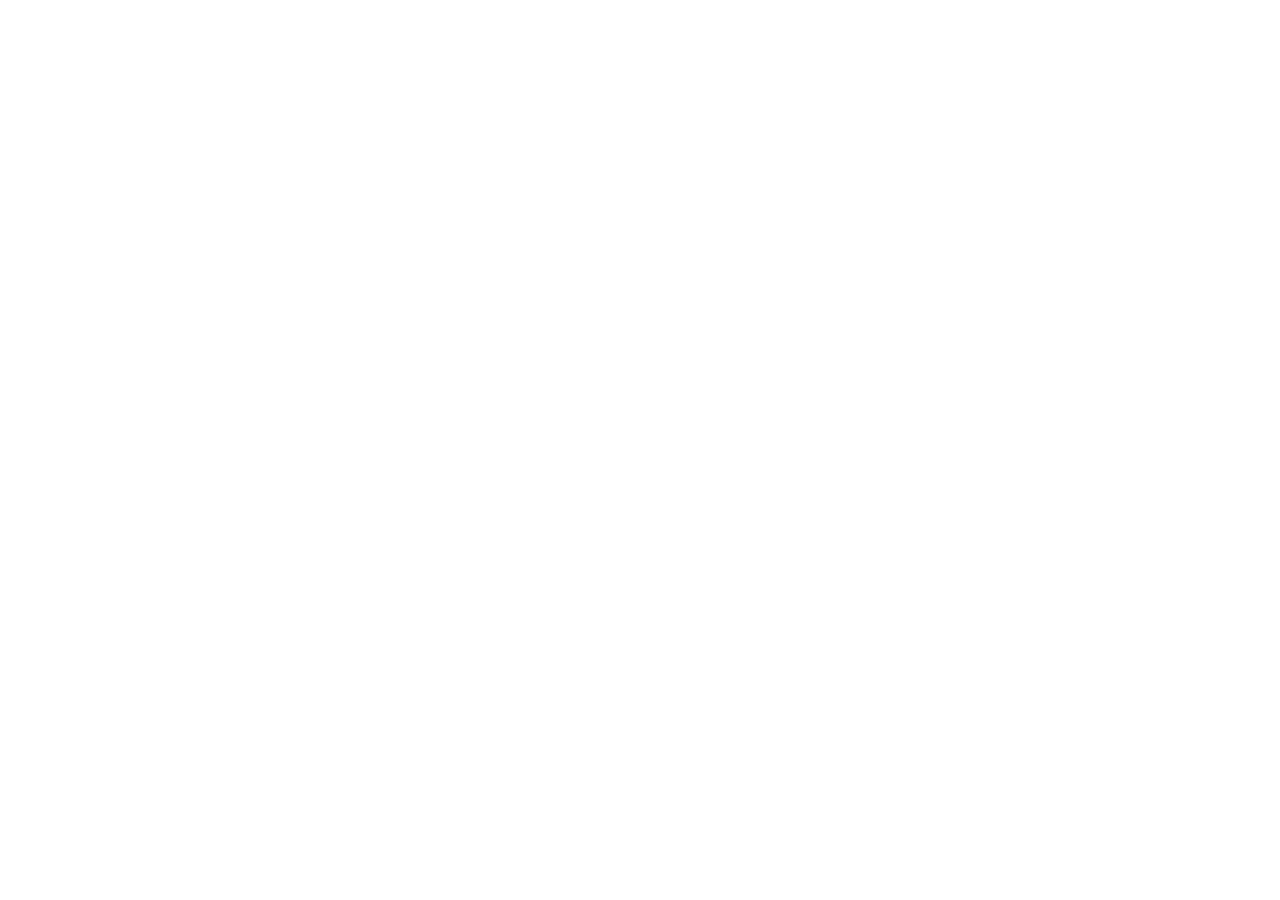
==== card_deck.html @ 2955030f "docs: add upgrade plan for content-driven learning system" ====
<!DOCTYPE html>
<html lang="en">
<head>
    <meta charset="UTF-8">
    <meta name="viewport" content="width=device-width, initial-scale=1.0">
    <title> Netflix style Card Deck</title>
</head>
<body>
    
</body>
</html>
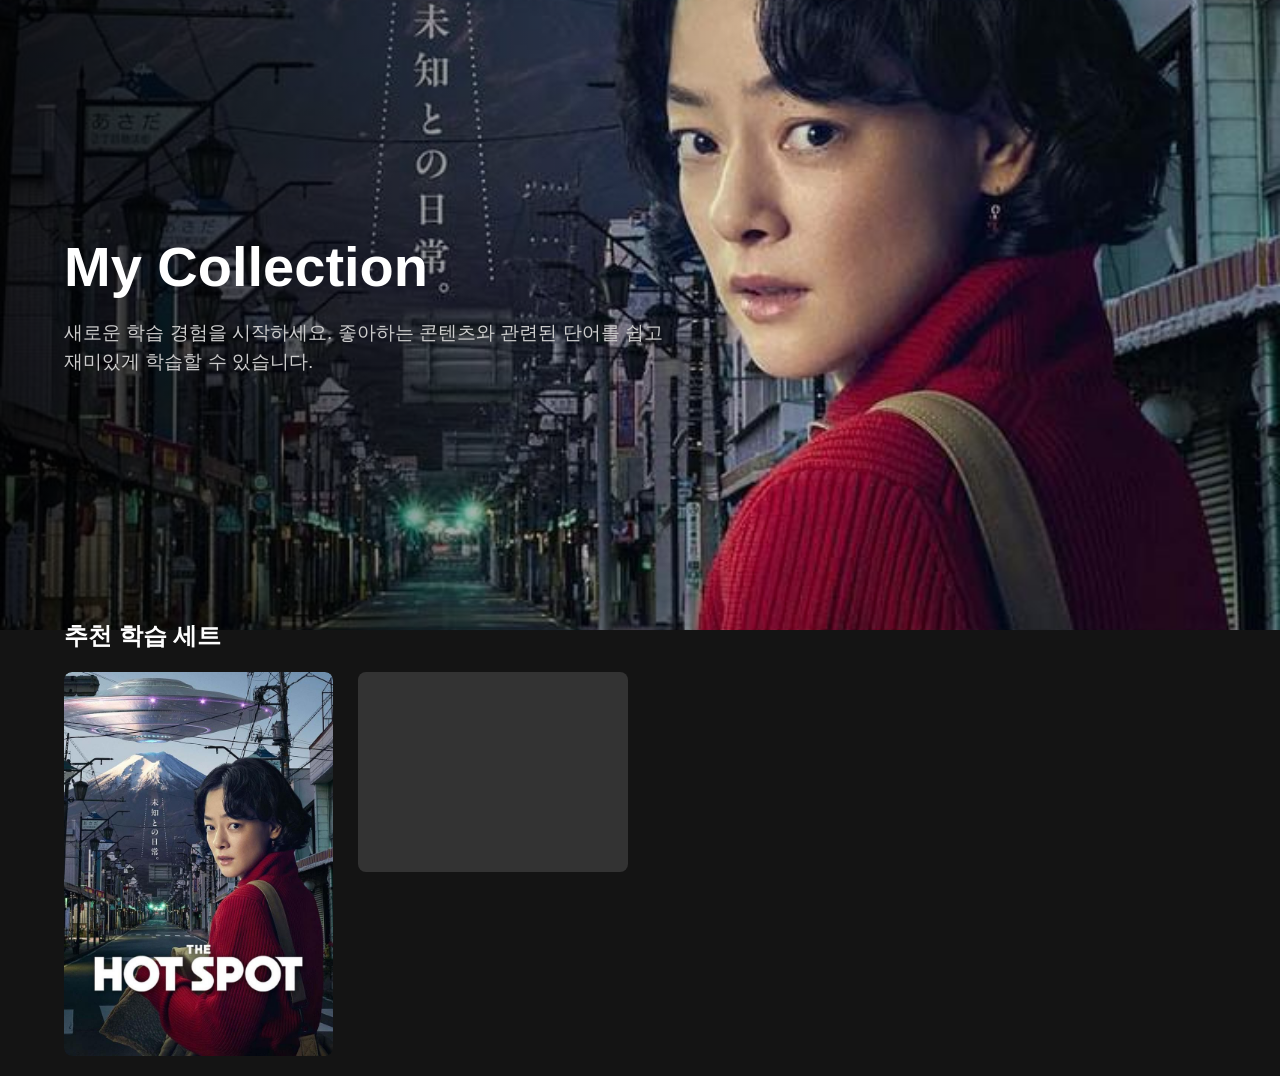
==== commit 2a4cf29a: "feat: upgrade to content-driven learning system with Netflix style deck and filtering logic" ====
--- a/card_deck.html
+++ b/card_deck.html
@@ -1,11 +1,190 @@
-<!DOCTYPE html>
-<html lang="en">
-<head>
-    <meta charset="UTF-8">
-    <meta name="viewport" content="width=device-width, initial-scale=1.0">
-    <title> Netflix style Card Deck</title>
-</head>
-<body>
-    
-</body>
-</html>+<!doctype html>
+<html lang="ko">
+    <head>
+        <meta charset="UTF-8" />
+        <meta name="viewport" content="width=device-width, initial-scale=1.0" />
+        <title>Netflix Style Card Deck</title>
+        <style>
+            /* Netflix Dark Theme Styles */
+            :root {
+                --bg-color: #141414;
+                --text-color: #ffffff;
+                --accent-color: #e50914; /* Netflix Red */
+                --transition-speed: 0.3s;
+            }
+
+            body {
+                background-color: var(--bg-color);
+                color: var(--text-color);
+                font-family: "Helvetica Neue", Helvetica, Arial, sans-serif;
+                margin: 0;
+                padding: 0;
+                overflow-x: hidden;
+            }
+
+            /* Hero Section */
+            .hero {
+                height: 70vh;
+                position: relative;
+                display: flex;
+                align-items: center;
+                justify-content: flex-start;
+                background-image:
+                    linear-gradient(
+                        to right,
+                        rgba(0, 0, 0, 0.8) 0%,
+                        rgba(0, 0, 0, 0) 60%
+                    ),
+                    url("images/drama_thumnail_01.jpg");
+                background-size: cover;
+                background-position: center;
+            }
+
+            .hero-content {
+                padding-left: 5%;
+                max-width: 600px;
+            }
+
+            .hero-title {
+                font-size: 3.5rem;
+                margin: 0;
+                font-weight: bold;
+            }
+
+            .hero-description {
+                font-size: 1.2rem;
+                margin-top: 20px;
+                line-height: 1.5;
+                color: #cccccc;
+            }
+
+            /* Content Grid */
+            .container {
+                padding: 20px 5%;
+                margin-top: -50px;
+                position: relative;
+                z-index: 10;
+            }
+
+            .content-row-title {
+                font-size: 1.5rem;
+                margin-bottom: 20px;
+                font-weight: bold;
+            }
+
+            .content-grid {
+                display: grid;
+                grid-template-columns: repeat(auto-fill, minmax(250px, 1fr));
+                gap: 25px;
+            }
+
+            /* Card Styles */
+            .card-link {
+                text-decoration: none;
+                color: inherit;
+            }
+
+            .card {
+                position: relative;
+                border-radius: 8px;
+                overflow: hidden;
+                transition: transform var(--transition-speed) ease;
+                cursor: pointer;
+            }
+
+            .card:hover {
+                transform: scale(1.05);
+            }
+
+            .card img {
+                width: 100%;
+                height: auto;
+                display: block;
+                border-radius: 8px;
+            }
+
+            .card-overlay {
+                position: absolute;
+                bottom: 0;
+                left: 0;
+                width: 100%;
+                padding: 15px;
+                background: linear-gradient(
+                    to top,
+                    rgba(0, 0, 0, 0.9),
+                    transparent
+                );
+                opacity: 0;
+                transition: opacity var(--transition-speed) ease;
+            }
+
+            .card:hover .card-overlay {
+                opacity: 1;
+            }
+
+            .card-title {
+                font-size: 1.1rem;
+                font-weight: bold;
+                margin: 0;
+            }
+
+            /* Responsive */
+            @media (max-width: 768px) {
+                .hero-title {
+                    font-size: 2.5rem;
+                }
+                .content-grid {
+                    grid-template-columns: repeat(
+                        auto-fill,
+                        minmax(160px, 1fr)
+                    );
+                    gap: 15px;
+                }
+            }
+        </style>
+    </head>
+    <body>
+        <!-- Hero Section -->
+        <header class="hero">
+            <div class="hero-content">
+                <h1 class="hero-title">My Collection</h1>
+                <p class="hero-description">
+                    새로운 학습 경험을 시작하세요. 좋아하는 콘텐츠와 관련된
+                    단어를 쉽고 재미있게 학습할 수 있습니다.
+                </p>
+            </div>
+        </header>
+
+        <!-- Main Content -->
+        <main class="container">
+            <h2 class="content-row-title">추천 학습 세트</h2>
+
+            <div class="content-grid">
+                <!-- Card 1: Drama Series -->
+                <a href="flash_card.html?content=drama_01" class="card-link">
+                    <div class="card">
+                        <img
+                            src="images/drama_thumnail_01.jpg"
+                            alt="Drama Thumbnail"
+                        />
+                        <div class="card-overlay">
+                            <p class="card-title">Special Drama Series</p>
+                        </div>
+                    </div>
+                </a>
+
+                <!-- Placeholder Cards to fill the grid if needed -->
+                <a href="#" class="card-link">
+                    <div
+                        class="card"
+                        style="background-color: #333; height: 200px"
+                    >
+                        <div class="card-overlay">
+                            <p class="card-title">More coming soon...</p>
+                        </div>
+                    </div>
+                </a>
+            </div>
+        </main>
+    </body>
+</html>
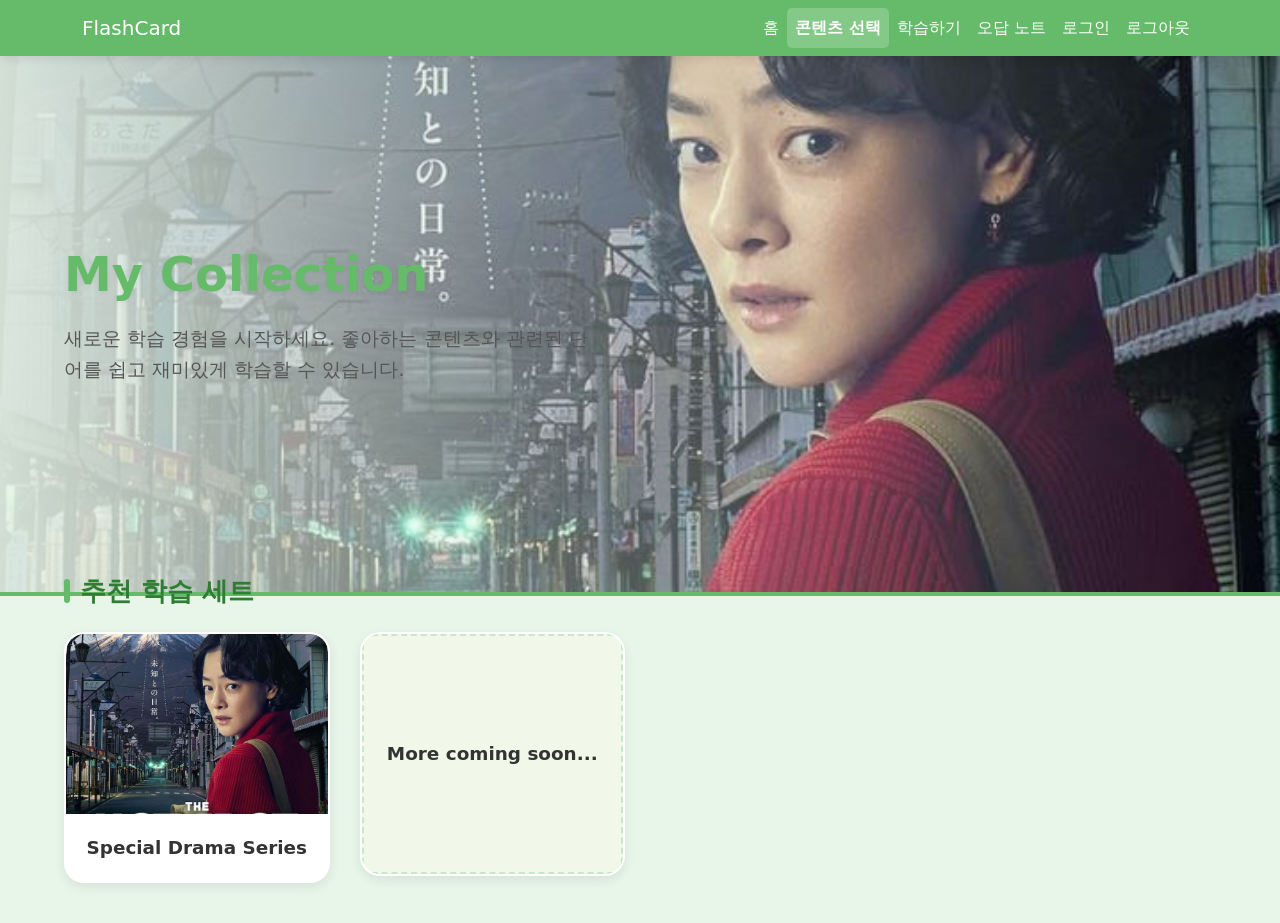
==== commit 619d01ea: "모든 페이지에 navbar 가 표시 되도록 수정 card_deck.html 도 동일한 디자인으로 수정" ====
--- a/card_deck.html
+++ b/card_deck.html
@@ -3,20 +3,24 @@
     <head>
         <meta charset="UTF-8" />
         <meta name="viewport" content="width=device-width, initial-scale=1.0" />
-        <title>Netflix Style Card Deck</title>
+        <title>콘텐츠 선택 - Flash Card</title>
+        <!-- Bootstrap 5 CSS 연결 -->
+        <link href="https://cdn.jsdelivr.net/npm/bootstrap@5.3.0/dist/css/bootstrap.min.css" rel="stylesheet">
+        <link rel="stylesheet" href="styles.css">
         <style>
-            /* Netflix Dark Theme Styles */
+            /* Flash Card Theme Styles (Netflix Layout preserved) */
             :root {
-                --bg-color: #141414;
-                --text-color: #ffffff;
-                --accent-color: #e50914; /* Netflix Red */
+                --bg-color: #e8f5e9;
+                --text-color: #333333;
+                --accent-color: #66bb6a;
+                --secondary-color: #a5d6a7;
                 --transition-speed: 0.3s;
             }
 
             body {
                 background-color: var(--bg-color);
                 color: var(--text-color);
-                font-family: "Helvetica Neue", Helvetica, Arial, sans-serif;
+                font-family: "Pretendard", -apple-system, BlinkMacSystemFont, system-ui, Roboto, "Helvetica Neue", "Segoe UI", "Apple SD Gothic Neo", "Noto Sans KR", "Malgun Gothic", sans-serif;
                 margin: 0;
                 padding: 0;
                 overflow-x: hidden;
@@ -24,7 +28,7 @@
 
             /* Hero Section */
             .hero {
-                height: 70vh;
+                height: 60vh;
                 position: relative;
                 display: flex;
                 align-items: center;
@@ -32,50 +36,69 @@
                 background-image:
                     linear-gradient(
                         to right,
-                        rgba(0, 0, 0, 0.8) 0%,
-                        rgba(0, 0, 0, 0) 60%
+                        rgba(232, 245, 233, 0.9) 0%,
+                        rgba(232, 245, 233, 0.4) 40%,
+                        rgba(232, 245, 233, 0) 100%
                     ),
                     url("images/drama_thumnail_01.jpg");
                 background-size: cover;
                 background-position: center;
+                border-bottom: 4px solid var(--accent-color);
             }
 
             .hero-content {
                 padding-left: 5%;
                 max-width: 600px;
+                animation: fadeInUp 0.8s ease-out;
             }
 
             .hero-title {
-                font-size: 3.5rem;
+                font-size: 3rem;
                 margin: 0;
-                font-weight: bold;
+                font-weight: 800;
+                color: var(--accent-color);
+                text-shadow: 0 2px 4px rgba(0,0,0,0.05);
             }
 
             .hero-description {
                 font-size: 1.2rem;
                 margin-top: 20px;
-                line-height: 1.5;
-                color: #cccccc;
+                line-height: 1.6;
+                color: #555;
+                font-weight: 500;
             }
 
             /* Content Grid */
-            .container {
-                padding: 20px 5%;
-                margin-top: -50px;
+            .deck-container {
+                padding: 40px 5%;
+                margin-top: -60px;
                 position: relative;
                 z-index: 10;
             }
 
             .content-row-title {
-                font-size: 1.5rem;
-                margin-bottom: 20px;
-                font-weight: bold;
+                font-size: 1.6rem;
+                margin-bottom: 25px;
+                font-weight: 700;
+                color: #2e7d32;
+                display: flex;
+                align-items: center;
+                gap: 10px;
+            }
+
+            .content-row-title::before {
+                content: '';
+                display: inline-block;
+                width: 6px;
+                height: 24px;
+                background-color: var(--accent-color);
+                border-radius: 3px;
             }
 
             .content-grid {
                 display: grid;
-                grid-template-columns: repeat(auto-fill, minmax(250px, 1fr));
-                gap: 25px;
+                grid-template-columns: repeat(auto-fill, minmax(260px, 1fr));
+                gap: 30px;
             }
 
             /* Card Styles */
@@ -86,105 +109,171 @@
 
             .card {
                 position: relative;
-                border-radius: 8px;
+                border-radius: 20px;
                 overflow: hidden;
-                transition: transform var(--transition-speed) ease;
+                transition: all var(--transition-speed) cubic-bezier(0.4, 0, 0.2, 1);
                 cursor: pointer;
+                box-shadow: 0 4px 12px rgba(0, 0, 0, 0.08);
+                background-color: white;
+                border: 2px solid transparent;
             }
 
             .card:hover {
-                transform: scale(1.05);
+                transform: translateY(-10px);
+                box-shadow: 0 12px 24px rgba(102, 187, 106, 0.3);
+                border-color: var(--accent-color);
             }
 
             .card img {
                 width: 100%;
-                height: auto;
+                height: 180px;
                 display: block;
-                border-radius: 8px;
-            }
-
-            .card-overlay {
-                position: absolute;
-                bottom: 0;
-                left: 0;
-                width: 100%;
-                padding: 15px;
-                background: linear-gradient(
-                    to top,
-                    rgba(0, 0, 0, 0.9),
-                    transparent
-                );
-                opacity: 0;
-                transition: opacity var(--transition-speed) ease;
-            }
-
-            .card:hover .card-overlay {
-                opacity: 1;
+                object-fit: cover;
+                border-radius: 18px 18px 0 0;
+                transition: transform var(--transition-speed) ease;
+            }
+
+            .card:hover img {
+                transform: scale(1.05);
+            }
+
+            .card-info {
+                padding: 20px;
+                background-color: white;
+                text-align: center;
             }
 
             .card-title {
-                font-size: 1.1rem;
-                font-weight: bold;
+                font-size: 1.15rem;
+                font-weight: 700;
                 margin: 0;
+                color: #333;
+                transition: color var(--transition-speed);
+            }
+
+            .card:hover .card-title {
+                color: var(--accent-color);
+            }
+
+            /* Placeholder Card */
+            .card-placeholder {
+                background-color: #f1f8e9;
+                height: 240px;
+                display: flex;
+                align-items: center;
+                justify-content: center;
+                border: 2px dashed #c8e6c9;
+                color: #81c784;
+                font-weight: 600;
             }
 
             /* Responsive */
             @media (max-width: 768px) {
+                .hero {
+                    height: 50vh;
+                }
                 .hero-title {
-                    font-size: 2.5rem;
+                    font-size: 2.2rem;
                 }
                 .content-grid {
-                    grid-template-columns: repeat(
-                        auto-fill,
-                        minmax(160px, 1fr)
-                    );
-                    gap: 15px;
+                    grid-template-columns: repeat(auto-fill, minmax(200px, 1fr));
+                    gap: 20px;
+                }
+                .deck-container {
+                    padding: 30px 5%;
+                    margin-top: -40px;
+                }
+            }
+
+            @keyframes fadeInUp {
+                from {
+                    opacity: 0;
+                    transform: translateY(30px);
+                }
+                to {
+                    opacity: 1;
+                    transform: translateY(0);
                 }
             }
         </style>
     </head>
     <body>
-        <!-- Hero Section -->
-        <header class="hero">
-            <div class="hero-content">
-                <h1 class="hero-title">My Collection</h1>
-                <p class="hero-description">
-                    새로운 학습 경험을 시작하세요. 좋아하는 콘텐츠와 관련된
-                    단어를 쉽고 재미있게 학습할 수 있습니다.
-                </p>
+        <!-- Navigation Bar -->
+        <nav class="navbar navbar-expand-lg navbar-dark sticky-top">
+            <div class="container">
+                <a class="navbar-brand" href="index.html">FlashCard</a>
+                <button class="navbar-toggler" type="button" data-bs-toggle="collapse" data-bs-target="#navbarNav" aria-controls="navbarNav" aria-expanded="false" aria-label="Toggle navigation">
+                    <span class="navbar-toggler-icon"></span>
+                </button>
+                <div class="collapse navbar-collapse" id="navbarNav">
+                    <ul class="navbar-nav ms-auto">
+                        <li class="nav-item">
+                            <a class="nav-link" href="index.html">홈</a>
+                        </li>
+                        <li class="nav-item">
+                            <a class="nav-link active" href="card_deck.html">콘텐츠 선택</a>
+                        </li>
+                        <li class="nav-item">
+                            <a class="nav-link" href="flash_card.html">학습하기</a>
+                        </li>
+                        <li class="nav-item">
+                            <a class="nav-link" href="flash_card.html?mode=wrong">오답 노트</a>
+                        </li>
+                        <li class="nav-item">
+                            <a class="nav-link" href="login.html">로그인</a>
+                        </li>
+                        <li class="nav-item">
+                            <a class="nav-link" href="logout.html">로그아웃</a>
+                        </li>
+                    </ul>
+                </div>
             </div>
-        </header>
-
-        <!-- Main Content -->
-        <main class="container">
-            <h2 class="content-row-title">추천 학습 세트</h2>
-
-            <div class="content-grid">
-                <!-- Card 1: Drama Series -->
-                <a href="flash_card.html?content=drama_01" class="card-link">
-                    <div class="card">
-                        <img
-                            src="images/drama_thumnail_01.jpg"
-                            alt="Drama Thumbnail"
-                        />
-                        <div class="card-overlay">
-                            <p class="card-title">Special Drama Series</p>
+        </nav>
+
+        <!-- Main Content Wrapper (Consistent with index.html) -->
+        <main id="main-content">
+            <!-- Hero Section (Now explicitly below navbar in document flow) -->
+            <header class="hero">
+                <div class="hero-content">
+                    <h1 class="hero-title">My Collection</h1>
+                    <p class="hero-description">
+                        새로운 학습 경험을 시작하세요. 좋아하는 콘텐츠와 관련된
+                        단어를 쉽고 재미있게 학습할 수 있습니다.
+                    </p>
+                </div>
+            </header>
+
+            <!-- Main Content Area -->
+            <div class="deck-container">
+                <h2 class="content-row-title">추천 학습 세트</h2>
+
+                <div class="content-grid">
+                    <!-- Card 1: Drama Series -->
+                    <a href="flash_card.html?content=drama_01" class="card-link">
+                        <div class="card">
+                            <img
+                                src="images/drama_thumnail_01.jpg"
+                                alt="Drama Thumbnail"
+                            />
+                            <div class="card-info">
+                                <p class="card-title">Special Drama Series</p>
+                            </div>
                         </div>
-                    </div>
-                </a>
-
-                <!-- Placeholder Cards to fill the grid if needed -->
-                <a href="#" class="card-link">
-                    <div
-                        class="card"
-                        style="background-color: #333; height: 200px"
-                    >
-                        <div class="card-overlay">
-                            <p class="card-title">More coming soon...</p>
+                    </a>
+
+                    <!-- Placeholder Cards to fill the grid -->
+                    <a href="#" class="card-link">
+                        <div class="card">
+                            <div class="card-placeholder">
+                                <p class="card-title">More coming soon...</p>
+                            </div>
                         </div>
-                    </div>
-                </a>
+                    </a>
+                </div>
             </div>
         </main>
+
+        <!-- Bootstrap 5 JS 연결 (햄버거 메뉴 작동 필수) -->
+        <script src="https://cdn.jsdelivr.net/npm/bootstrap@5.3.0/dist/js/bootstrap.bundle.min.js"></script>
     </body>
 </html>
--- a/styles.css
+++ b/styles.css
@@ -0,0 +1,420 @@
+body {
+    background-color: #e8f5e9;
+    margin: 0;
+    font-family: sans-serif;
+    display: flex;
+    flex-direction: column;
+    min-height: 100vh;
+    overflow-x: hidden;
+}
+
+/* Navbar Styles */
+.navbar {
+    background-color: #66bb6a !important;
+    box-shadow: 0 2px 10px rgba(0,0,0,0.1);
+    flex-shrink: 0; /* 내비게이션 바 높이가 콘텐츠에 의해 변하지 않도록 고정 */
+}
+
+.navbar-brand, .nav-link {
+    color: white !important;
+}
+
+.nav-link:hover {
+    color: #e8f5e9 !important;
+    background-color: rgba(255,255,255,0.1);
+    border-radius: 5px;
+}
+
+.nav-link.active {
+    font-weight: bold;
+    background-color: rgba(255,255,255,0.2);
+    border-radius: 5px;
+}
+
+/* Dashboard Stat Cards */
+.stat-card {
+    transition: transform 0.3s ease, box-shadow 0.3s ease;
+    cursor: pointer;
+}
+
+.stat-card:hover {
+    transform: translateY(-5px);
+    box-shadow: 0 10px 20px rgba(0,0,0,0.1) !important;
+}
+
+/* Set Selection Cards - Carousel */
+.set-select-section {
+    margin-top: 10px;
+    width: 100%;
+    max-width: 800px;
+    margin-left: auto;
+    margin-right: auto;
+}
+
+.set-select-section h5 {
+    color: #333;
+}
+
+.set-cards-scroll {
+    display: flex;
+    overflow-x: auto;
+    scroll-snap-type: x mandatory;
+    -webkit-overflow-scrolling: touch;
+    gap: 16px;
+    padding: 10px 40px 20px;
+    justify-content: center;
+}
+
+.set-cards-scroll::-webkit-scrollbar {
+    display: none;
+}
+
+.set-cards-scroll {
+    -ms-overflow-style: none;
+    scrollbar-width: none;
+}
+
+.set-card-item {
+    flex: 0 0 auto;
+    scroll-snap-align: center;
+}
+
+.set-card {
+    width: 200px;
+    height: 120px;
+    background: #fff;
+    border: 2px solid #c8e6c9;
+    border-radius: 16px;
+    padding: 20px;
+    display: flex;
+    flex-direction: column;
+    align-items: center;
+    justify-content: center;
+    text-align: center;
+    cursor: pointer;
+    transition: all 0.25s ease;
+    box-shadow: 0 2px 8px rgba(0,0,0,0.06);
+}
+
+.set-card:hover {
+    transform: translateY(-5px);
+    border-color: #66bb6a;
+    box-shadow: 0 8px 24px rgba(102,187,106,0.3);
+}
+
+.set-card:active {
+    transform: translateY(-2px);
+}
+
+.set-card-title {
+    font-size: 1.05rem;
+    font-weight: 700;
+    color: #2e7d32;
+    margin-bottom: 6px;
+}
+
+.set-card-count {
+    font-size: 0.85rem;
+    color: #81c784;
+    font-weight: 500;
+}
+
+/* Main Content Centering */
+.content-section {
+    flex: 1;
+    display: flex;
+    flex-direction: column;
+    align-items: center;
+    justify-content: center;
+    padding: 40px 20px;
+}
+
+h1 {
+    color: #66bb6a;
+    margin-bottom: 20px;
+}
+
+#flashcard-container {
+    perspective: 1000px;
+    margin-bottom: 30px;
+}
+
+.flashcard {
+    width: 300px;
+    height: 200px;
+    position: relative;
+    transform-style: preserve-3d;
+    transition: transform 0.6s cubic-bezier(0.4, 0, 0.2, 1);
+    cursor: pointer;
+    touch-action: pan-y;
+}
+
+.flashcard.flipped {
+    transform: rotateY(180deg);
+}
+
+.front,
+.back {
+    position: absolute;
+    width: 100%;
+    height: 100%;
+    backface-visibility: hidden;
+    display: flex;
+    align-items: center;
+    justify-content: center;
+    font-size: 2rem;
+    border-radius: 15px;
+    box-shadow: 0 8px 16px rgba(0, 0, 0, 0.1);
+    text-align: center;
+    padding: 20px;
+    box-sizing: border-box;
+}
+
+.front {
+    background-color: #66bb6a;
+    color: white;
+}
+
+.back {
+    background-color: #a5d6a7;
+    color: #333;
+    transform: rotateY(180deg);
+    position: absolute;
+    width: 100%;
+    height: 100%;
+    backface-visibility: hidden;
+    display: flex;
+    align-items: center;
+    justify-content: center;
+    font-size: 2rem;
+    border-radius: 15px;
+    box-shadow: 0 8px 16px rgba(0, 0, 0, 0.1);
+    text-align: center;
+    padding: 20px;
+    box-sizing: border-box;
+    overflow: hidden;
+}
+
+.overlay-controls {
+    position: absolute;
+    top: 0;
+    left: 0;
+    width: 100%;
+    height: 100%;
+    display: flex;
+    align-items: center;
+    justify-content: space-between;
+    padding: 0 15px;
+    background-color: rgba(0, 0, 0, 0.5) !important;
+    border-radius: 15px;
+    opacity: 0;
+    visibility: hidden;
+    transition:
+        opacity 0.3s ease,
+        visibility 0.3s ease;
+    pointer-events: none;
+    z-index: 9999 !important;
+}
+
+.flashcard.flipped .back .overlay-controls {
+    opacity: 1;
+    visibility: visible;
+    pointer-events: auto;
+}
+
+@media (hover: hover) {
+    .flashcard.flipped .back .overlay-controls .control-btn:hover {
+        transform: scale(1.15);
+    }
+}
+
+.control-btn {
+    width: 56px;
+    height: 56px;
+    min-width: 48px;
+    min-height: 48px;
+    background: none;
+    border: none;
+    cursor: pointer;
+    transition: transform 0.2s ease;
+    display: flex;
+    align-items: center;
+    justify-content: center;
+    padding: 0;
+    box-shadow: none;
+    z-index: 20;
+    -webkit-tap-highlight-color: transparent;
+}
+
+.control-btn img {
+    width: 100%;
+    height: 100%;
+    object-fit: contain;
+}
+
+.correct-btn,
+.incorrect-btn {
+    background: transparent;
+}
+
+.control-btn:hover {
+    transform: scale(1.2);
+}
+
+.control-btn:active {
+    transform: scale(0.9);
+}
+
+.progress-wrapper {
+    display: flex;
+    flex-direction: column;
+    align-items: center;
+    width: 300px;
+    margin-bottom: 20px;
+}
+
+.progress-container {
+    width: 100%;
+    height: 10px;
+    background-color: #ddd;
+    border-radius: 5px;
+    overflow: hidden;
+    margin-bottom: 10px;
+}
+
+#progress-bar {
+    width: 0%;
+    height: 100%;
+    background-color: #66bb6a;
+    transition: width 0.3s ease;
+}
+
+#progress {
+    font-size: 1rem;
+    color: #555;
+}
+
+.controls {
+    display: flex;
+    gap: 10px;
+    align-items: center;
+    flex-wrap: wrap;
+    justify-content: center;
+}
+
+select,
+button {
+    padding: 10px 16px;
+    min-height: 48px;
+    border-radius: 8px;
+    border: 1px solid #ccc;
+    font-size: 1rem;
+    cursor: pointer;
+}
+
+button {
+    background-color: #a5d6a7;
+    border: none;
+    transition:
+        background-color 0.2s,
+        transform 0.1s;
+}
+
+button:hover {
+    background-color: #66bb6a;
+    color: white;
+}
+
+button:active {
+    transform: scale(0.95);
+}
+
+@media (max-width: 480px) {
+    .flashcard {
+        width: 260px;
+        height: 160px;
+    }
+    .progress-wrapper {
+        width: 260px;
+    }
+    .front,
+    .back {
+        font-size: 1.5rem;
+    }
+    .controls {
+        flex-direction: column;
+        width: 260px;
+    }
+    select,
+    button {
+        width: 100%;
+        min-height: 48px;
+        padding: 12px 16px;
+    }
+}
+
+.modal {
+    display: none;
+    position: fixed;
+    z-index: 10000;
+    left: 0;
+    top: 0;
+    width: 100%;
+    height: 100%;
+    background-color: rgba(0, 0, 0, 0.6);
+    backdrop-filter: blur(5px);
+    align-items: center;
+    justify-content: center;
+}
+
+.modal.show {
+    display: flex;
+}
+
+.modal-content {
+    background-color: white;
+    padding: 30px;
+    border-radius: 20px;
+    text-align: center;
+    box-shadow: 0 10px 25px rgba(0, 0, 0, 0.2);
+    max-width: 400px;
+    width: 80%;
+    animation: modalAppear 0.4s ease-out;
+}
+
+@keyframes modalAppear {
+    from {
+        transform: scale(0.8);
+        opacity: 0;
+    }
+    to {
+        transform: scale(1);
+        opacity: 1;
+    }
+}
+
+.modal-content h2 {
+    color: #66bb6a;
+    margin-bottom: 15px;
+}
+
+.modal-content p {
+    font-size: 1.2rem;
+    color: #555;
+    margin-bottom: 25px;
+}
+
+.modal-content button {
+    background-color: #66bb6a;
+    color: white;
+    border: none;
+    padding: 10px 20px;
+    border-radius: 10px;
+    font-size: 1rem;
+    cursor: pointer;
+    transition: background 0.2s;
+}
+
+.modal-content button:hover {
+    background-color: #4caf50;
+}
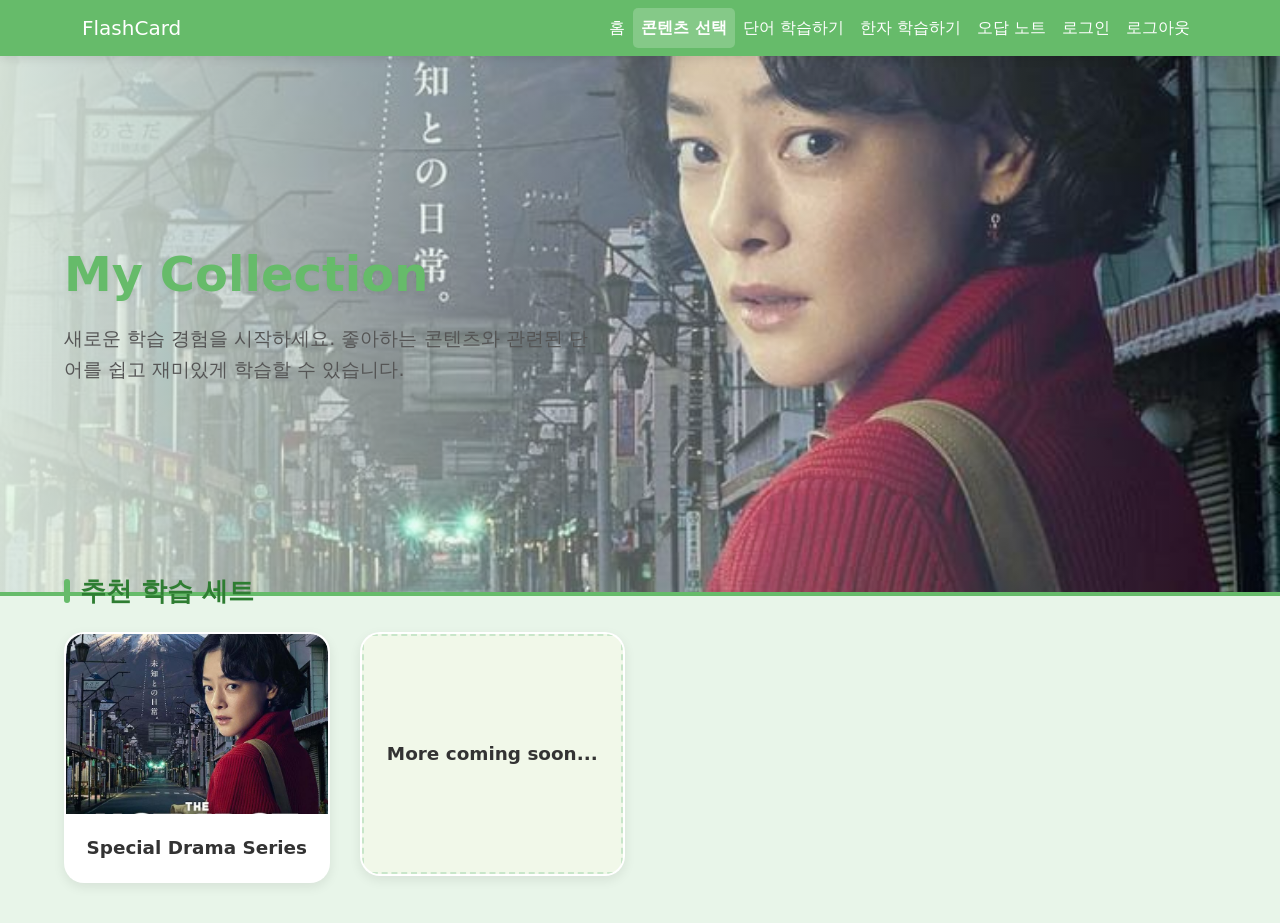
==== commit 1b2c8fa5: "feat: implement kanji writing practice and unify navigation bar across all pages Co-Authored-By: Cla" ====
--- a/card_deck.html
+++ b/card_deck.html
@@ -214,7 +214,10 @@
                             <a class="nav-link active" href="card_deck.html">콘텐츠 선택</a>
                         </li>
                         <li class="nav-item">
-                            <a class="nav-link" href="flash_card.html">학습하기</a>
+                            <a class="nav-link" href="flash_card.html">단어 학습하기</a>
+                        </li>
+                        <li class="nav-item">
+                            <a class="nav-link" href="kanji_deck.html">한자 학습하기</a>
                         </li>
                         <li class="nav-item">
                             <a class="nav-link" href="flash_card.html?mode=wrong">오답 노트</a>
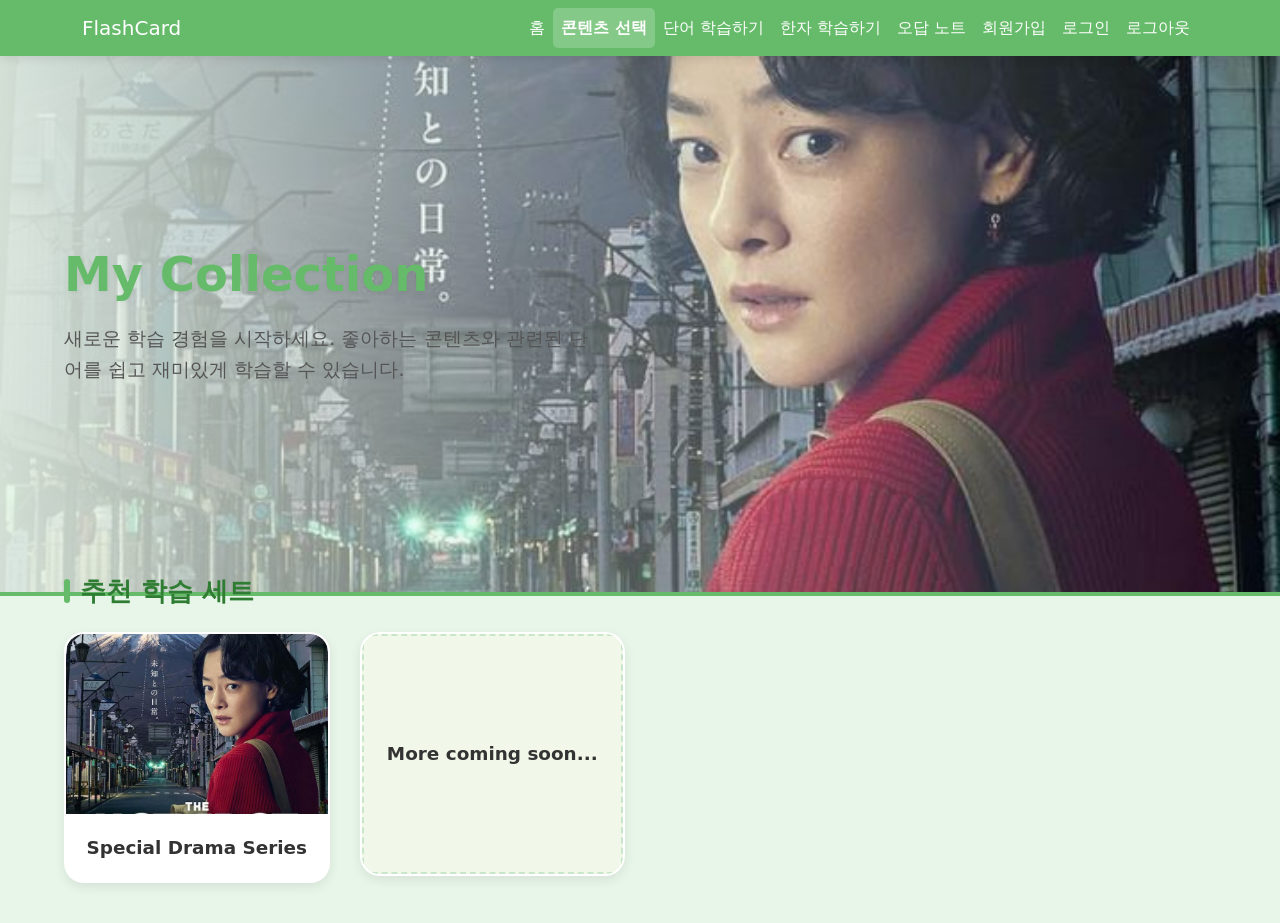
==== commit efd06859: "학습 페이지 키보드/스와이프 버그 수정 및 인증 페이지·navbar 링크 정리" ====
--- a/card_deck.html
+++ b/card_deck.html
@@ -223,6 +223,9 @@
                             <a class="nav-link" href="flash_card.html?mode=wrong">오답 노트</a>
                         </li>
                         <li class="nav-item">
+                            <a class="nav-link" href="sign_up.html">회원가입</a>
+                        </li>
+                        <li class="nav-item">
                             <a class="nav-link" href="login.html">로그인</a>
                         </li>
                         <li class="nav-item">
--- a/styles.css
+++ b/styles.css
@@ -1,5 +1,17 @@
+:root {
+    --bg-color: #e8f5e9;
+    --text-color: #333333;
+    --accent-color: #66bb6a;
+    --accent-hover: #4caf50;
+    --secondary-color: #a5d6a7;
+    --deep-green: #2e7d32;
+    --line-color: #c8e6c9;
+    --card-bg: #ffffff;
+    --transition-speed: 0.3s;
+}
+
 body {
-    background-color: #e8f5e9;
+    background-color: var(--bg-color);
     margin: 0;
     font-family: sans-serif;
     display: flex;
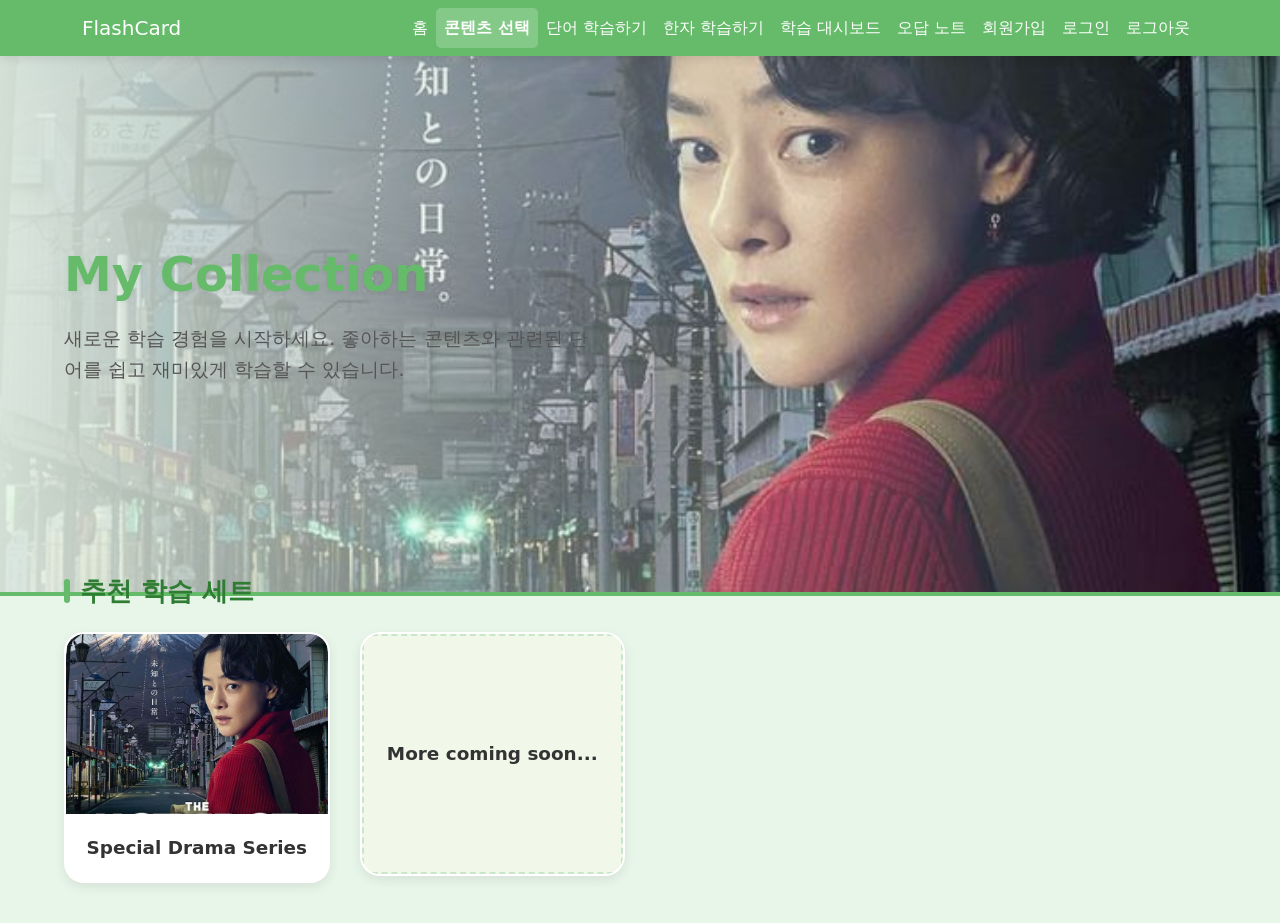
==== commit b5ac49ee: "dashboard.html 제작 및 navbar 규격 통일" ====
--- a/card_deck.html
+++ b/card_deck.html
@@ -216,8 +216,11 @@
                         <li class="nav-item">
                             <a class="nav-link" href="flash_card.html">단어 학습하기</a>
                         </li>
-                        <li class="nav-item">
+                         <li class="nav-item">
                             <a class="nav-link" href="kanji_deck.html">한자 학습하기</a>
+                        </li>
+                        <li class="nav-item">
+                            <a class="nav-link" href="dashboard.html">학습 대시보드</a>
                         </li>
                         <li class="nav-item">
                             <a class="nav-link" href="flash_card.html?mode=wrong">오답 노트</a>
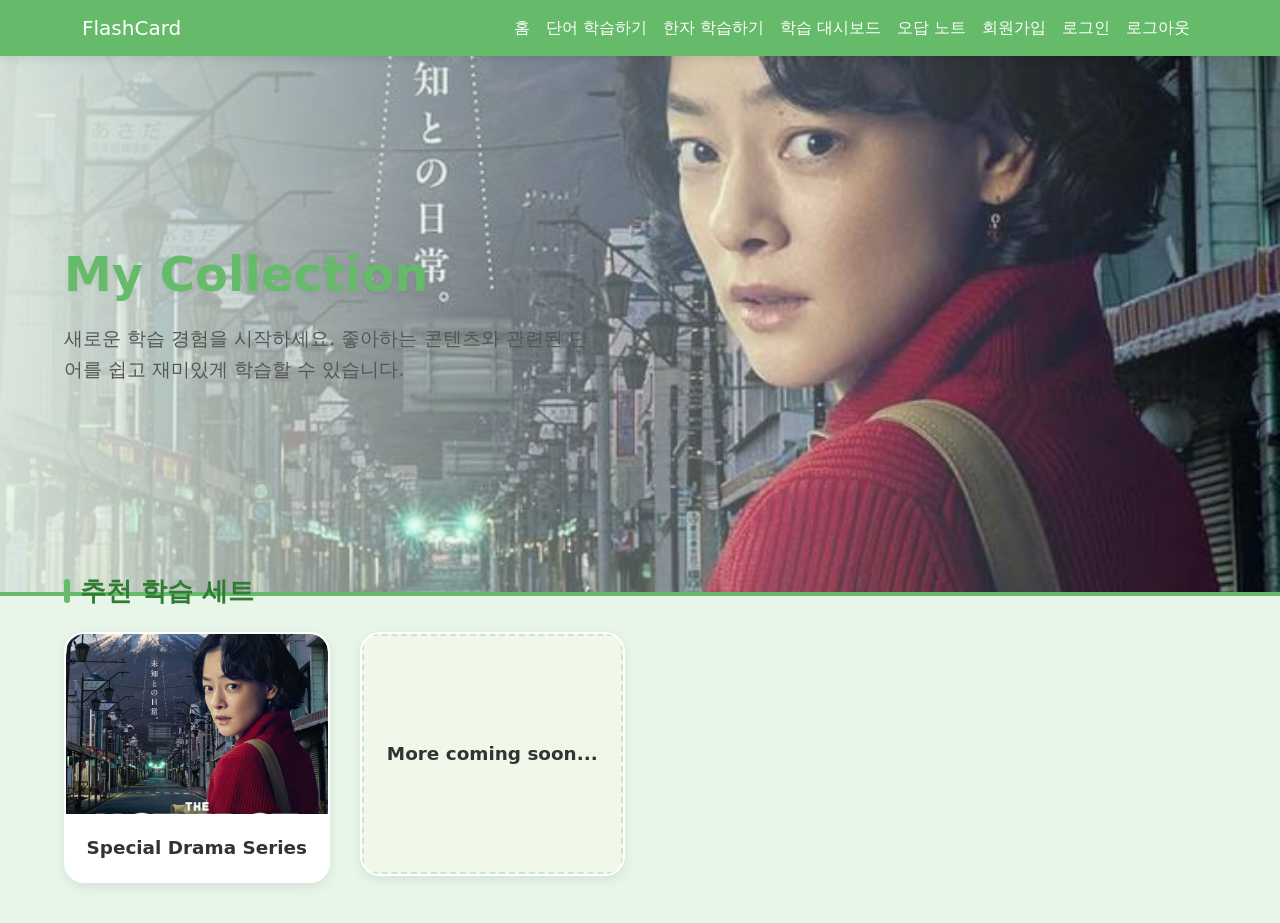
==== commit ccc2617b: "dashboard.html 을 반응형 웹페이지로 수정" ====
--- a/card_deck.html
+++ b/card_deck.html
@@ -211,7 +211,6 @@
                             <a class="nav-link" href="index.html">홈</a>
                         </li>
                         <li class="nav-item">
-                            <a class="nav-link active" href="card_deck.html">콘텐츠 선택</a>
                         </li>
                         <li class="nav-item">
                             <a class="nav-link" href="flash_card.html">단어 학습하기</a>
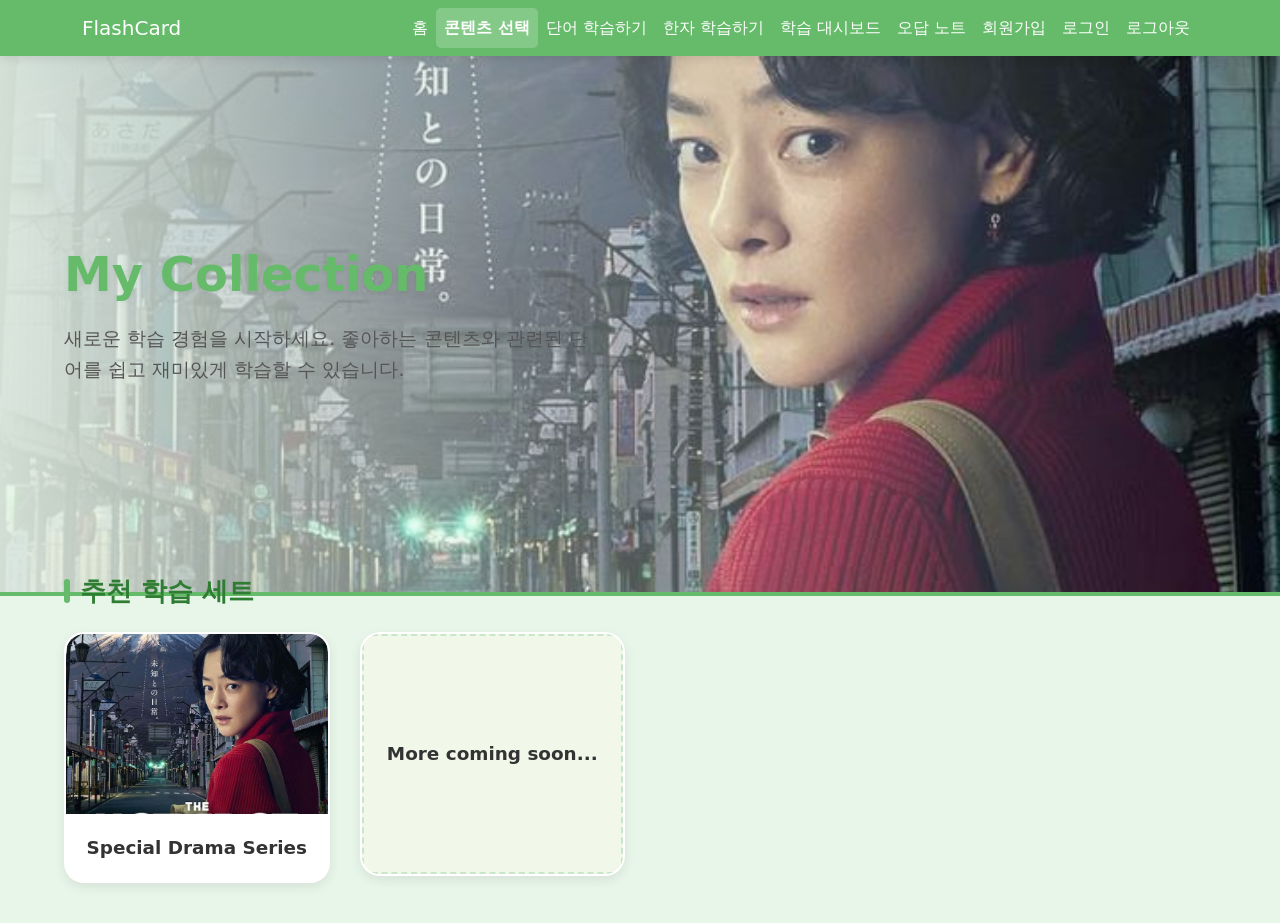
==== commit 357d842f: "statics 폴어에 js, css 파일 이동 js 파일 기능별로 분류" ====
--- a/card_deck.html
+++ b/card_deck.html
@@ -6,7 +6,7 @@
         <title>콘텐츠 선택 - Flash Card</title>
         <!-- Bootstrap 5 CSS 연결 -->
         <link href="https://cdn.jsdelivr.net/npm/bootstrap@5.3.0/dist/css/bootstrap.min.css" rel="stylesheet">
-        <link rel="stylesheet" href="styles.css">
+        <link rel="stylesheet" href="statics/styles.css">
         <style>
             /* Flash Card Theme Styles (Netflix Layout preserved) */
             :root {
@@ -211,6 +211,7 @@
                             <a class="nav-link" href="index.html">홈</a>
                         </li>
                         <li class="nav-item">
+                            <a class="nav-link active" href="card_deck.html">콘텐츠 선택</a>
                         </li>
                         <li class="nav-item">
                             <a class="nav-link" href="flash_card.html">단어 학습하기</a>
--- a/statics/styles.css
+++ b/statics/styles.css
@@ -0,0 +1,432 @@
+:root {
+    --bg-color: #e8f5e9;
+    --text-color: #333333;
+    --accent-color: #66bb6a;
+    --accent-hover: #4caf50;
+    --secondary-color: #a5d6a7;
+    --deep-green: #2e7d32;
+    --line-color: #c8e6c9;
+    --card-bg: #ffffff;
+    --transition-speed: 0.3s;
+}
+
+body {
+    background-color: var(--bg-color);
+    margin: 0;
+    font-family: sans-serif;
+    display: flex;
+    flex-direction: column;
+    min-height: 100vh;
+    overflow-x: hidden;
+}
+
+/* Navbar Styles */
+.navbar {
+    background-color: #66bb6a !important;
+    box-shadow: 0 2px 10px rgba(0,0,0,0.1);
+    flex-shrink: 0; /* 내비게이션 바 높이가 콘텐츠에 의해 변하지 않도록 고정 */
+}
+
+.navbar-brand, .nav-link {
+    color: white !important;
+}
+
+.nav-link:hover {
+    color: #e8f5e9 !important;
+    background-color: rgba(255,255,255,0.1);
+    border-radius: 5px;
+}
+
+.nav-link.active {
+    font-weight: bold;
+    background-color: rgba(255,255,255,0.2);
+    border-radius: 5px;
+}
+
+/* Dashboard Stat Cards */
+.stat-card {
+    transition: transform 0.3s ease, box-shadow 0.3s ease;
+    cursor: pointer;
+}
+
+.stat-card:hover {
+    transform: translateY(-5px);
+    box-shadow: 0 10px 20px rgba(0,0,0,0.1) !important;
+}
+
+/* Set Selection Cards - Carousel */
+.set-select-section {
+    margin-top: 10px;
+    width: 100%;
+    max-width: 800px;
+    margin-left: auto;
+    margin-right: auto;
+}
+
+.set-select-section h5 {
+    color: #333;
+}
+
+.set-cards-scroll {
+    display: flex;
+    overflow-x: auto;
+    scroll-snap-type: x mandatory;
+    -webkit-overflow-scrolling: touch;
+    gap: 16px;
+    padding: 10px 40px 20px;
+    justify-content: center;
+}
+
+.set-cards-scroll::-webkit-scrollbar {
+    display: none;
+}
+
+.set-cards-scroll {
+    -ms-overflow-style: none;
+    scrollbar-width: none;
+}
+
+.set-card-item {
+    flex: 0 0 auto;
+    scroll-snap-align: center;
+}
+
+.set-card {
+    width: 200px;
+    height: 120px;
+    background: #fff;
+    border: 2px solid #c8e6c9;
+    border-radius: 16px;
+    padding: 20px;
+    display: flex;
+    flex-direction: column;
+    align-items: center;
+    justify-content: center;
+    text-align: center;
+    cursor: pointer;
+    transition: all 0.25s ease;
+    box-shadow: 0 2px 8px rgba(0,0,0,0.06);
+}
+
+.set-card:hover {
+    transform: translateY(-5px);
+    border-color: #66bb6a;
+    box-shadow: 0 8px 24px rgba(102,187,106,0.3);
+}
+
+.set-card:active {
+    transform: translateY(-2px);
+}
+
+.set-card-title {
+    font-size: 1.05rem;
+    font-weight: 700;
+    color: #2e7d32;
+    margin-bottom: 6px;
+}
+
+.set-card-count {
+    font-size: 0.85rem;
+    color: #81c784;
+    font-weight: 500;
+}
+
+/* Main Content Centering */
+.content-section {
+    flex: 1;
+    display: flex;
+    flex-direction: column;
+    align-items: center;
+    justify-content: center;
+    padding: 40px 20px;
+}
+
+h1 {
+    color: #66bb6a;
+    margin-bottom: 20px;
+}
+
+#flashcard-container {
+    perspective: 1000px;
+    margin-bottom: 30px;
+}
+
+.flashcard {
+    width: 300px;
+    height: 200px;
+    position: relative;
+    transform-style: preserve-3d;
+    transition: transform 0.6s cubic-bezier(0.4, 0, 0.2, 1);
+    cursor: pointer;
+    touch-action: pan-y;
+}
+
+.flashcard.flipped {
+    transform: rotateY(180deg);
+}
+
+.front,
+.back {
+    position: absolute;
+    width: 100%;
+    height: 100%;
+    backface-visibility: hidden;
+    display: flex;
+    align-items: center;
+    justify-content: center;
+    font-size: 2rem;
+    border-radius: 15px;
+    box-shadow: 0 8px 16px rgba(0, 0, 0, 0.1);
+    text-align: center;
+    padding: 20px;
+    box-sizing: border-box;
+}
+
+.front {
+    background-color: #66bb6a;
+    color: white;
+}
+
+.back {
+    background-color: #a5d6a7;
+    color: #333;
+    transform: rotateY(180deg);
+    position: absolute;
+    width: 100%;
+    height: 100%;
+    backface-visibility: hidden;
+    display: flex;
+    align-items: center;
+    justify-content: center;
+    font-size: 2rem;
+    border-radius: 15px;
+    box-shadow: 0 8px 16px rgba(0, 0, 0, 0.1);
+    text-align: center;
+    padding: 20px;
+    box-sizing: border-box;
+    overflow: hidden;
+}
+
+.overlay-controls {
+    position: absolute;
+    top: 0;
+    left: 0;
+    width: 100%;
+    height: 100%;
+    display: flex;
+    align-items: center;
+    justify-content: space-between;
+    padding: 0 15px;
+    background-color: rgba(0, 0, 0, 0.5) !important;
+    border-radius: 15px;
+    opacity: 0;
+    visibility: hidden;
+    transition:
+        opacity 0.3s ease,
+        visibility 0.3s ease;
+    pointer-events: none;
+    z-index: 9999 !important;
+}
+
+.flashcard.flipped .back .overlay-controls {
+    opacity: 1;
+    visibility: visible;
+    pointer-events: auto;
+}
+
+@media (hover: hover) {
+    .flashcard.flipped .back .overlay-controls .control-btn:hover {
+        transform: scale(1.15);
+    }
+}
+
+.control-btn {
+    width: 56px;
+    height: 56px;
+    min-width: 48px;
+    min-height: 48px;
+    background: none;
+    border: none;
+    cursor: pointer;
+    transition: transform 0.2s ease;
+    display: flex;
+    align-items: center;
+    justify-content: center;
+    padding: 0;
+    box-shadow: none;
+    z-index: 20;
+    -webkit-tap-highlight-color: transparent;
+}
+
+.control-btn img {
+    width: 100%;
+    height: 100%;
+    object-fit: contain;
+}
+
+.correct-btn,
+.incorrect-btn {
+    background: transparent;
+}
+
+.control-btn:hover {
+    transform: scale(1.2);
+}
+
+.control-btn:active {
+    transform: scale(0.9);
+}
+
+.progress-wrapper {
+    display: flex;
+    flex-direction: column;
+    align-items: center;
+    width: 300px;
+    margin-bottom: 20px;
+}
+
+.progress-container {
+    width: 100%;
+    height: 10px;
+    background-color: #ddd;
+    border-radius: 5px;
+    overflow: hidden;
+    margin-bottom: 10px;
+}
+
+#progress-bar {
+    width: 0%;
+    height: 100%;
+    background-color: #66bb6a;
+    transition: width 0.3s ease;
+}
+
+#progress {
+    font-size: 1rem;
+    color: #555;
+}
+
+.controls {
+    display: flex;
+    gap: 10px;
+    align-items: center;
+    flex-wrap: wrap;
+    justify-content: center;
+}
+
+select,
+button {
+    padding: 10px 16px;
+    min-height: 48px;
+    border-radius: 8px;
+    border: 1px solid #ccc;
+    font-size: 1rem;
+    cursor: pointer;
+}
+
+button {
+    background-color: #a5d6a7;
+    border: none;
+    transition:
+        background-color 0.2s,
+        transform 0.1s;
+}
+
+button:hover {
+    background-color: #66bb6a;
+    color: white;
+}
+
+button:active {
+    transform: scale(0.95);
+}
+
+@media (max-width: 480px) {
+    .flashcard {
+        width: 260px;
+        height: 160px;
+    }
+    .progress-wrapper {
+        width: 260px;
+    }
+    .front,
+    .back {
+        font-size: 1.5rem;
+    }
+    .controls {
+        flex-direction: column;
+        width: 260px;
+    }
+    select,
+    button {
+        width: 100%;
+        min-height: 48px;
+        padding: 12px 16px;
+    }
+}
+
+.modal {
+    display: none;
+    position: fixed;
+    z-index: 10000;
+    left: 0;
+    top: 0;
+    width: 100%;
+    height: 100%;
+    background-color: rgba(0, 0, 0, 0.6);
+    backdrop-filter: blur(5px);
+    align-items: center;
+    justify-content: center;
+}
+
+.modal.show {
+    display: flex;
+}
+
+.modal-content {
+    background-color: white;
+    padding: 30px;
+    border-radius: 20px;
+    text-align: center;
+    box-shadow: 0 10px 25px rgba(0, 0, 0, 0.2);
+    max-width: 400px;
+    width: 80%;
+    animation: modalAppear 0.4s ease-out;
+}
+
+@keyframes modalAppear {
+    from {
+        transform: scale(0.8);
+        opacity: 0;
+    }
+    to {
+        transform: scale(1);
+        opacity: 1;
+    }
+}
+
+.modal-content h2 {
+    color: #66bb6a;
+    margin-bottom: 15px;
+}
+
+.modal-content p {
+    font-size: 1.2rem;
+    color: #555;
+    margin-bottom: 25px;
+}
+
+.modal-content button {
+    background-color: #66bb6a;
+    color: white;
+    border: none;
+    padding: 10px 20px;
+    border-radius: 10px;
+    font-size: 1rem;
+    cursor: pointer;
+    transition: background 0.2s;
+}
+
+.modal-content button:hover {
+    background-color: #4caf50;
+}
